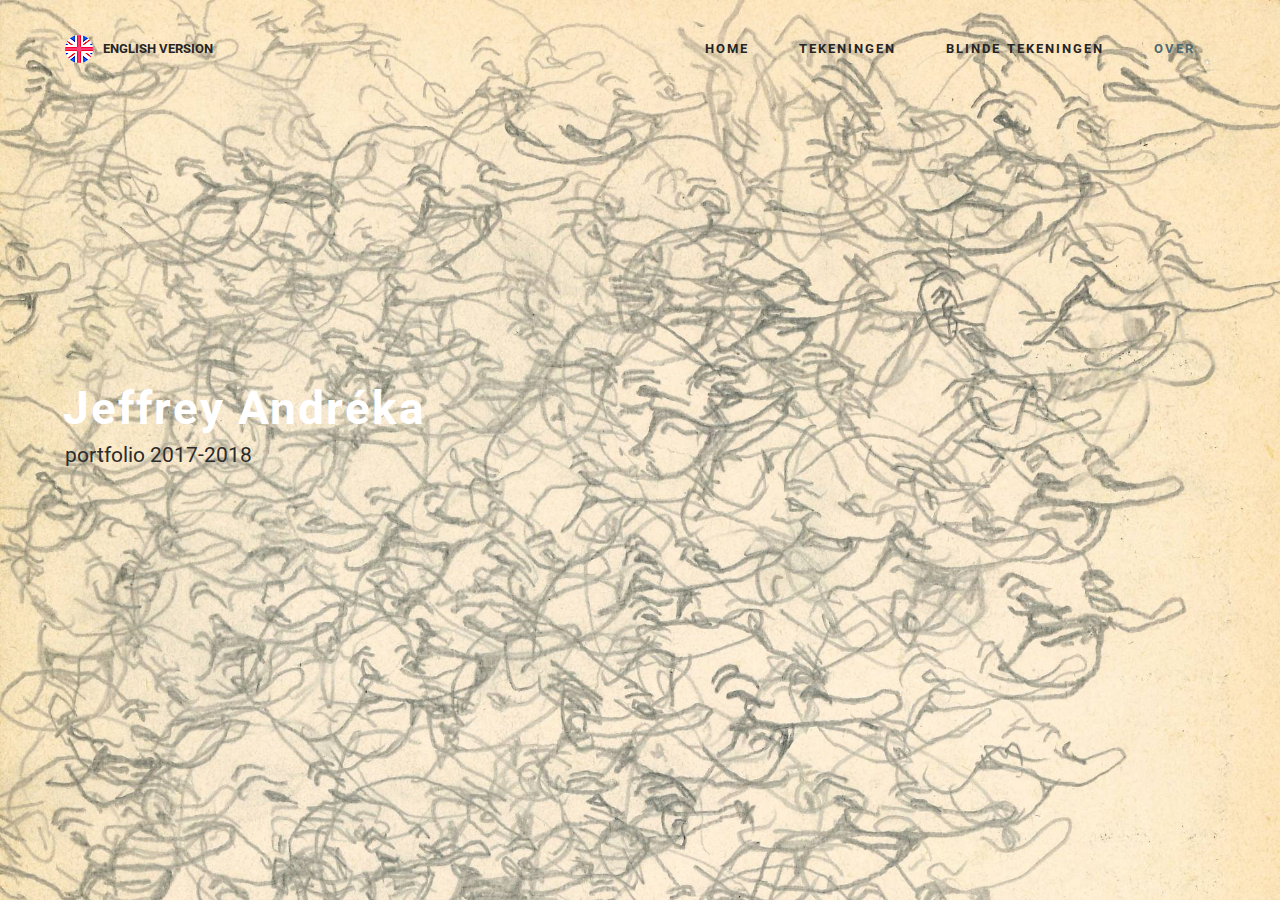
==== index.html @ 6668495c "create github pages" ====
<!DOCTYPE html>
<html >
<head>
  <!-- Site made with Mobirise Website Builder v4.7.6, https://mobirise.com -->
  <meta charset="UTF-8">
  <meta http-equiv="X-UA-Compatible" content="IE=edge">
  <meta name="generator" content="Mobirise v4.7.6, mobirise.com">
  <meta name="viewport" content="width=device-width, initial-scale=1, minimum-scale=1">
  <link rel="shortcut icon" href="assets/images/engelse-vlag-1.png" type="image/x-icon">
  <meta name="description" content="">
  <title>Home</title>
  <link rel="stylesheet" href="https://fonts.googleapis.com/css?family=Roboto:700,400&subset=cyrillic,latin,greek,vietnamese">
  <link rel="stylesheet" href="assets/bootstrap/css/bootstrap.min.css">
  <link rel="stylesheet" href="assets/animate.css/animate.min.css">
  <link rel="stylesheet" href="assets/mobirise/css/style.css">
  <link rel="stylesheet" href="assets/mobirise/css/mbr-additional.css" type="text/css">
  
  
  
</head>
<body>

<!-- Google Analytics -->
<!-- Global site tag (gtag.js) - Google Analytics -->
<script async src="https://www.googletagmanager.com/gtag/js?id=UA-114951527-1"></script>
<script>
  window.dataLayer = window.dataLayer || [];
  function gtag(){dataLayer.push(arguments);}
  gtag('js', new Date());

  gtag('config', 'UA-114951527-1');
</script>

<!-- /Google Analytics -->


  <section class="mbr-navbar mbr-navbar--freeze mbr-navbar--absolute mbr-navbar--auto-collapse mbr-navbar--transparent" id="menu-k" data-rv-view="643">
    <div class="mbr-navbar__section mbr-section">
        <div class="mbr-section__container container">
            <div class="mbr-navbar__container">
                <div class="mbr-navbar__column mbr-navbar__column--s mbr-navbar__brand">
                    <span class="mbr-navbar__brand-link mbr-brand mbr-brand--inline">
                        <span class="mbr-brand__logo"><a href="https://mobirise.com"><img src="assets/images/engelse-vlag-1.png" class="mbr-navbar__brand-img mbr-brand__img" alt="Mobirise"></a></span>
                        <span class="mbr-brand__name"><a class="mbr-brand__name text-black" href="https://jeffreyandreka.github.io/portfolio-eng/">ENGLISH VERSION<br></a></span>
                    </span>
                </div>
                <div class="mbr-navbar__hamburger mbr-hamburger"><span class="mbr-hamburger__line"></span></div>
                <div class="mbr-navbar__column mbr-navbar__menu">
                    <nav class="mbr-navbar__menu-box mbr-navbar__menu-box--inline-right">
                        <div class="mbr-navbar__column">
                            <ul class="mbr-navbar__items mbr-navbar__items--right float-left mbr-buttons mbr-buttons--freeze mbr-buttons--right btn-decorator mbr-buttons--active"><li class="mbr-navbar__item"><a class="mbr-buttons__link btn text-black" href="index.html">HOME</a></li><li class="mbr-navbar__item"><a class="mbr-buttons__link btn text-black" href="tekeningen.html">TEKENINGEN</a></li><li class="mbr-navbar__item"><a class="mbr-buttons__link btn text-black" href="blindetekeningen.html">BLINDE TEKENINGEN</a></li></ul>                            
                            <ul class="mbr-navbar__items mbr-navbar__items--right mbr-buttons mbr-buttons--freeze mbr-buttons--right btn-inverse mbr-buttons--active"><li class="mbr-navbar__item"><a class="mbr-buttons__btn btn btn-link" href="over.html">OVER</a></li></ul>
                        </div>
                    </nav>
                </div>
            </div>
        </div>
    </div>
</section>

<section class="engine"><a href="https://mobirise.me/y">html web templates</a></section><section class="mbr-box mbr-section mbr-section--relative mbr-section--fixed-size mbr-section--full-height mbr-section--bg-adapted mbr-after-navbar" id="header2-0" data-rv-view="645" style="background-image: url(assets/images/lambiek-veelvoud-ii-2000x2824.jpg);">
    <div class="mbr-box__magnet mbr-box__magnet--sm-padding mbr-box__magnet--center-left">
        
        <div class="mbr-box__container mbr-section__container container">
            <div class="mbr-box mbr-box--stretched"><div class="mbr-box__magnet mbr-box__magnet--center-left">
                <div class="row"><div class=" col-sm-6">
                    <div class="mbr-hero animated fadeInUp">
                        <h1 class="mbr-hero__text">Jeffrey Andréka</h1>
                        <p class="mbr-hero__subtext">portfolio 2017-2018</p>
                    </div>
                    
                </div></div>
            </div></div>
        </div>
        
    </div>
</section>


  <script src="assets/web/assets/jquery/jquery.min.js"></script>
  <script src="assets/bootstrap/js/bootstrap.min.js"></script>
  <script src="assets/smooth-scroll/smooth-scroll.js"></script>
  <script src="assets/cookies-alert-plugin/cookies-alert-core.js"></script>
  <script src="assets/cookies-alert-plugin/cookies-alert-script.js"></script>
  <script src="assets/mobirise/js/script.js"></script>
  
  
<input name="cookieData" type="hidden" data-cookie-text="Wij maken op deze website gebruik van cookies. Wilt u meer informatie, lees hier over <a href='cookies.html'>cookies</a>.">
  </body>
</html>
---- assets/mobirise/css/style.css ----
.engine {
	position: absolute;
	text-indent: -2400px;
	text-align: center;
	padding: 0;
	top: 0;
	left: -2400px;
}.is-builder .animated {
  -webkit-animation-name: none !important;
  animation-name: none !important;
}
html {
  position: relative;
  min-height: 100%;
}
.mbr-embedded-video {
  position: relative;
}
.mbr-background-video,
.mbr-background-video-preview {
  bottom: 0;
  left: 0;
  overflow: hidden;
  position: absolute;
  right: 0;
  top: 0;
}
.mbr-parallax-background,
.mbr-background {
  background-attachment: fixed !important;
  background-position: 50% 0;
  background-repeat: no-repeat;
  background-size: cover !important;
}
.mbr-hidden-scrollbar .mbr-parallax-background {
  background-size: auto 130%;
}
.mobile .mbr-parallax-background {
  background-attachment: scroll !important;
}
.mbr-background {
  background-attachment: scroll !important;
}
.mbr-navbar {
  position: relative;
  width: 100%;
}
.mbr-navbar:before {
  content: "";
  display: block;
}
.mbr-navbar__brand-link:after,
.mbr-navbar__brand-img {
  max-height: 74px;
  height: 100%;
}
.mbr-navbar:before,
.mbr-navbar__container {
  height: 98px;
}
.mbr-navbar--ss .mbr-navbar__brand-link:after,
.mbr-navbar--ss .mbr-navbar__brand-img {
  height: 74px;
}
.mbr-navbar--ss:before,
.mbr-navbar--ss .mbr-navbar__container {
  height: 98px;
}
.mbr-navbar--xs .mbr-navbar__brand-link:after,
.mbr-navbar--xs .mbr-navbar__brand-img {
  height: 32px;
}
.mbr-navbar--xs:before,
.mbr-navbar--xs .mbr-navbar__container {
  height: 56px;
}
.mbr-navbar--s .mbr-navbar__brand-link:after,
.mbr-navbar--s .mbr-navbar__brand-img {
  height: 48px;
}
.mbr-navbar--s:before,
.mbr-navbar--s .mbr-navbar__container {
  height: 72px;
}
.mbr-navbar--m .mbr-navbar__brand-link:after,
.mbr-navbar--m .mbr-navbar__brand-img {
  height: 64px;
}
.mbr-navbar--m:before,
.mbr-navbar--m .mbr-navbar__container {
  height: 88px;
}
.mbr-navbar--l .mbr-navbar__brand-link:after,
.mbr-navbar--l .mbr-navbar__brand-img {
  height: 96px;
}
.mbr-navbar--l:before,
.mbr-navbar--l .mbr-navbar__container {
  height: 120px;
}
.mbr-navbar--xl .mbr-navbar__brand-link:after,
.mbr-navbar--xl .mbr-navbar__brand-img {
  height: 128px;
}
.mbr-navbar--xl:before,
.mbr-navbar--xl .mbr-navbar__container {
  height: 152px;
}
.mbr-navbar--short .mbr-navbar__brand-link:after,
.mbr-navbar--short .mbr-navbar__brand-img {
  height: 40px;
}
.mbr-navbar--short .mbr-brand__logo .mbr-iconfont{
  font-size: 40px;
}
.mbr-navbar--short:before,
.mbr-navbar--short .mbr-navbar__container {
  height: 64px;
}
.mbr-navbar--short .mbr-navbar__container {
  padding: 12px 0;
}
@media (max-width: 767px) {
  .mbr-navbar--short .mbr-navbar__brand-link:after,
  .mbr-navbar--short .mbr-navbar__brand-img {
    height: 31px;
  }
  .mbr-navbar--short:before,
  .mbr-navbar--short .mbr-navbar__container {
    height: 45px;
  }
  .mbr-navbar--short .mbr-navbar__container {
    padding: 7px 0;
  }
}
.mbr-navbar__brand-img {
  position: relative;
}
.mbr-navbar__brand-img,
.mbr-navbar__container,
.mbr-navbar__section {
  -webkit-transition: all 300ms ease-in-out 0s;
  -o-transition: all 300ms ease-in-out 0s;
  transition: all 300ms ease-in-out 0s;
}
.mbr-navbar__section {
  background: #2c2c2c;
  height: auto;
  position: absolute;
  top: 0;
  width: 100%;
  z-index: 1000;
}
.mbr-navbar__container {
  display: table;
  padding: 12px 0;
  width: 100%;
}
.mbr-navbar__menu-box {
  display: table;
  width: 100%;
}
.mbr-navbar__menu-box--inline-left,
.mbr-navbar__menu-box--inline-center,
.mbr-navbar__menu-box--inline-right {
  display: block;
  text-align: left;
}
.mbr-navbar__menu-box--inline-center {
  text-align: center;
}
.mbr-navbar__menu-box--inline-right {
  text-align: right;
}
.mbr-navbar__column {
  display: table-cell;
  vertical-align: middle;
}
.mbr-navbar__column--xxs {
  width: 1%;
}
.mbr-navbar__column--xs {
  width: 10%;
}
.mbr-navbar__column--s {
  width: 20%;
}
.mbr-navbar__column--m {
  width: 30%;
}
.mbr-navbar__column--l {
  width: 40%;
}
.mbr-navbar__column--xl {
  width: 50%;
}
.mbr-navbar__menu-box--inline-left .mbr-navbar__column,
.mbr-navbar__menu-box--inline-center .mbr-navbar__column,
.mbr-navbar__menu-box--inline-right .mbr-navbar__column {
  display: inline-block;
}
.mbr-navbar__items {
  float: left;
  padding-left: 0px;
  position: relative;
  left: -20px;
}
.mbr-navbar__items--right {
  float: right;
  left: 0;
}
.float-left {
  float: left;
}
.mbr-navbar__item {
  display: block;
  float: left;
  position: relative;
}
.mbr-navbar__hamburger {
  display: none;
  margin-top: -11px;
  position: absolute;
  right: 0;
  top: 50%;
  z-index: 10000;
}
.mbr-navbar--collapsed .mbr-navbar__container {
  position: relative;
}
.mbr-navbar--collapsed .mbr-navbar__column {
  display: block;
  width: 100%;
}
.mbr-navbar--collapsed .mbr-navbar__items--right {
  padding-top: 13px;
}
.mbr-navbar--collapsed .mbr-navbar__menu {
  background: rgba(0, 0, 0, 0.9);
  display: none;
  height: 100%;
  left: 0;
  position: fixed;
  top: 0;
  width: 100%;
  z-index: 9999;
}
.mbr-navbar--collapsed .mbr-navbar__menu-box {
  display: table-cell;
  vertical-align: middle;
}
.mbr-navbar--collapsed .mbr-navbar__items {
  float: none;
}
.mbr-navbar--collapsed .mbr-navbar__item {
  float: none;
}
.mbr-navbar--collapsed .mbr-navbar__hamburger {
  display: block;
}
.mbr-navbar--collapsed.mbr-navbar--open .mbr-navbar__menu {
  display: table;
}
.mbr-navbar--collapsed.mbr-navbar--open:not(.mbr-navbar--sticky) .mbr-navbar__section {
  background: none;
  position: fixed;
}
.mbr-navbar--collapsed.mbr-navbar--open .mbr-navbar__brand {
  visibility: hidden;
}
.mbr-navbar--collapsed.mbr-navbar--sticky.mbr-navbar--open .mbr-navbar__brand {
  visibility: visible;
}
.mbr-navbar--collapsed.mbr-navbar--open .mbr-navbar__brand-img,
.mbr-navbar--collapsed.mbr-navbar--open .mbr-navbar__container {
  -webkit-transition: none;
  -o-transition: none;
  transition: none;
}
.mbr-navbar--freeze.mbr-navbar--collapsed.mbr-navbar--open .mbr-navbar__hamburger,
.mbr-navbar--freeze.mbr-navbar--collapsed.mbr-navbar--open .mbr-navbar__hamburger:hover {
  color: #fff !important;
}
.mbr-navbar--sticky .mbr-navbar__section {
  position: fixed;
}
.mbr-navbar--absolute {
  position: absolute;
}
/* fix for popup menu conflict */
@media (max-width: 480px) {
  .mbr-navbar--absolute.mbr-navbar[id^=menu-] {
    position: absolute;
  }
}
.mbr-navbar--transparent .mbr-navbar__section {
  background: none;
}
.mbr-navbar--stuck .mbr-navbar__section,
.mbr-navbar--relative .mbr-navbar__section {
  background: #2c2c2c;
}
@media (max-width: 991px) {
  .mbr-navbar--auto-collapse .mbr-navbar__container {
    position: relative;
  }
  .mbr-navbar--auto-collapse .mbr-navbar__column {
    display: block;
    width: 100%;
  }
  .mbr-navbar__column {
    max-height: 100vh;
    overflow-x: hidden;
    overflow-y:auto;
  }
  .mbr-navbar__column::-webkit-scrollbar {
    display:none;
  }
  .mbr-navbar--auto-collapse .mbr-navbar__items--right {
    padding-top: 13px;
  }
  .mbr-navbar--auto-collapse .mbr-navbar__menu {
    background: rgba(0, 0, 0, 0.9);
    display: none;
    height: 100%;
    left: 0;
    position: fixed;
    top: 0;
    width: 100%;
    z-index: 9999;
  }
  .mbr-navbar--auto-collapse .mbr-navbar__menu-box {
    display: table-cell;
    vertical-align: middle;
  }
  .mbr-navbar--auto-collapse .mbr-navbar__items {
    float: none;
  }
  .mbr-navbar--auto-collapse .mbr-navbar__item {
    float: none;
  }
  .mbr-navbar--auto-collapse .mbr-navbar__hamburger {
    display: block;
  }
  .mbr-navbar--auto-collapse.mbr-navbar--open .mbr-navbar__menu {
    display: table;
  }
  .mbr-navbar--auto-collapse.mbr-navbar--open:not(.mbr-navbar--sticky) .mbr-navbar__section {
    background: none;
    position: fixed;
  }
  .mbr-navbar--auto-collapse.mbr-navbar--open .mbr-navbar__brand {
    visibility: hidden;
  }
  .mbr-navbar--auto-collapse.mbr-navbar--sticky.mbr-navbar--open .mbr-navbar__brand {
    visibility: visible;
  }
  .mbr-navbar--auto-collapse.mbr-navbar--open .mbr-navbar__brand-img,
  .mbr-navbar--auto-collapse.mbr-navbar--open .mbr-navbar__container {
    -webkit-transition: none;
    -o-transition: none;
    transition: none;
  }
}
.mbr-after-navbar:before {
  content: "";
  display: block;
  height: 98px;
}
.mbr-hamburger {
  cursor: pointer;
  height: 23px;
  width: 30px;
}
.mbr-hamburger:focus {
  outline: none;
}
.mbr-hamburger__line,
.mbr-hamburger__line:before,
.mbr-hamburger__line:after {
  content: "";
  position: absolute;
  display: block;
  height: 1px;
  cursor: pointer;
}
.mbr-hamburger__line,
.mbr-hamburger__line:before,
.mbr-hamburger__line:after {
  width: 30px;
  border-bottom: 5px solid;
  top: 9px;
}
.mbr-hamburger__line:before {
  top: -9px;
}
.mbr-hamburger__line:after {
  top: 9px;
}
.mbr-hamburger__line,
.mbr-hamburger__line:before,
.mbr-hamburger__line:after {
  -webkit-transition: all 300ms ease-in-out;
  transition: all 300ms ease-in-out;
}
.mbr-hamburger--open .mbr-hamburger__line {
  border-color: transparent;
}
.mbr-hamburger--open .mbr-hamburger__line:before,
.mbr-hamburger--open .mbr-hamburger__line:after {
  top: 0;
}
.mbr-hamburger--open .mbr-hamburger__line:before {
  -ms-transform: rotate(45deg);
  -webkit-transform: rotate(45deg);
  transform: rotate(45deg);
}
.mbr-hamburger--open .mbr-hamburger__line:after {
  top: 10px;
  -ms-transform: translatey(-10px) rotate(-45deg);
  -webkit-transform: translatey(-10px) rotate(-45deg);
  transform: translatey(-10px) rotate(-45deg);
}
@media (max-width: 767px) {
  .mbr-hamburger {
    height: 23px;
    width: 27px;
  }
  .mbr-hamburger__line,
  .mbr-hamburger__line:before,
  .mbr-hamburger__line:after {
    width: 27px;
    border-bottom: 4px solid;
    top: 9px;
  }
  .mbr-hamburger__line:before {
    top: -9px;
  }
  .mbr-hamburger__line:after {
    top: 9px;
  }
}

.navbar-dropdown .hamburger-icon {
  content: "";
  width: 16px;
  -webkit-box-shadow: 0 -6px 0 1px,0 0 0 1px,0 6px 0 1px;
  -moz-box-shadow: 0 -6px 0 1px,0 0 0 1px,0 6px 0 1px;
  box-shadow: 0 -6px 0 1px,0 0 0 1px,0 6px 0 1px;
}

.mbr-brand {
  display: block;
  float: left;
  position: relative;
}
.mbr-brand,
.mbr-brand:hover {
  text-decoration: none;
}
.mbr-brand__name {
  display: block;
  font-weight: bold;
  margin-top: 5px;
  text-align: center;
}
.mbr-brand__name,
.mbr-brand__name:hover {
  text-decoration: none;
}
.mbr-brand--inline {
  display: table;
}
.mbr-brand--inline:after {
  content: "";
  display: table-cell;
  width: 1px;
}
.mbr-brand--inline .mbr-brand__logo,
.mbr-brand--inline .mbr-brand__name {
  display: table-cell;
  vertical-align: middle;
}
.mbr-brand--inline .mbr-brand__logo {
  padding-right: 10px;
}
.mbr-brand--inline .mbr-brand__name {
  margin: 0;
  text-align: left;
}
.mbr-form {
  display: table;
  margin-top: -13px;
  position: relative;
  top: 14px;
  width: 100%;
}
.mbr-form__left,
.mbr-form__right {
  display: table-cell;
  vertical-align: top;
}
.mbr-form__left {
  padding-right: 3px;
}
.mbr-form__right {
  width: 1px;
}
@media (max-width: 530px) {
  .mbr-form {
    display: block;
    margin-top: -27px;
    position: relative;
    top: 26px;
  }
  .mbr-form__left,
  .mbr-form__right {
    display: block;
  }
  .mbr-form__left {
    margin-bottom: 12px;
    padding-right: 0;
  }
  .mbr-form__right {
    width: 100%;
  }
}
.mbr-section {
  padding: 0 20px;
}
.mbr-section--no-padding {
  padding: 0;
}
.mbr-section--relative {
  position: relative;
}
.mbr-section--fixed-size {
  overflow: hidden;
}
.mbr-section--full-height {
  height: 100vh;
}
.mbr-section--full-height.mbr-after-navbar:before {
  display: none;
}
.mbr-section--bg-adapted {
  background-attachment: scroll;
  background-position: 50% 0;
  background-repeat: no-repeat;
  background-size: cover;
}
.mbr-section--gray {
  background-color: #444444;
}
.mbr-section--light-gray {
  background-color: #f0f0f0;
}
.mbr-section--dark-gray {
  background-color: #3c3c3c;
}
.mbr-section__container {
  padding: 0;
  position: relative;
  z-index: 3;
}
.mbr-section__container--center {
  text-align: center;
}
.mbr-section__container--std-padding {
  padding: 93px 0;
}
.mbr-section__container--std-top-padding {
  padding-top: 93px;
}
.mbr-section__container--std-bot-padding {
  padding-bottom: 93px;
}
.mbr-section__container--sm-padding {
  padding: 41px 0;
}
.mbr-section__container--sm-top-padding {
  padding-top: 41px;
}
.mbr-section__container--sm-bot-padding {
  padding-bottom: 41px;
}
.mbr-section__container--isolated {
  padding-bottom: 93px;
  padding-top: 93px;
}
.mbr-section__container--first {
  padding-top: 93px;
  padding-bottom: 41px;
}
.mbr-section__container--middle {
  padding-bottom: 41px;
}
.mbr-section__container--last {
  padding-bottom: 93px;
}
.mbr-section__row {
  margin-left: -24px;
  margin-right: -24px;
}
.mbr-section__col {
  overflow: hidden;
  padding-left: 24px;
  padding-right: 24px;
}
.mbr-section__left {
  padding-right: 40px;
}
.mbr-section__right {
  padding-left: 15px;
}
.mbr-section__header {
  line-height: 1.5em;
  margin: -10px 0 0;
  text-align: center;
}
@media (min-width: 768px) {
  .mbr-section--short-paddings .mbr-section__container--std-padding {
    padding: 59px 0;
  }
  .mbr-section--short-paddings .mbr-section__container--std-top-padding {
    padding-top: 59px;
  }
  .mbr-section--short-paddings .mbr-section__container--std-bot-padding {
    padding-bottom: 59px;
  }
  .mbr-section--short-paddings .mbr-section__container--sm-padding {
    padding: 41px 0;
  }
  .mbr-section--short-paddings .mbr-section__container--sm-top-padding {
    padding-top: 41px;
  }
  .mbr-section--short-paddings .mbr-section__container--sm-bot-padding {
    padding-bottom: 41px;
  }
  .mbr-section--short-paddings .mbr-section__container--isolated {
    padding-bottom: 59px;
    padding-top: 59px;
  }
  .mbr-section--short-paddings .mbr-section__container--first {
    padding-top: 59px;
    padding-bottom: 41px;
  }
  .mbr-section--short-paddings .mbr-section__container--middle {
    padding-bottom: 41px;
  }
  .mbr-section--short-paddings .mbr-section__container--last {
    padding-bottom: 59px;
  }
}
@media (max-width: 767px) {
  .mbr-section__left {
    padding-right: 15px;
  }
  .mbr-section__right {
    padding-left: 15px;
    padding-top: 51px;
  }
}
.mbr-arrow {
  bottom: 71px;
  left: 0;
  line-height: 1px;
  padding: 0 20px;
  position: absolute;
  width: 100%;
  z-index: 3;
}
.mbr-arrow__link {
  display: inline-block;
  font-size: 26px;
}
.mbr-arrow__link,
.mbr-arrow__link:hover,
.mbr-arrow__link:focus {
  color: #fff;
}
.mbr-arrow--floating .mbr-arrow__link {
  -webkit-animation: floating-arrow 1.6s infinite ease-in-out 0s;
  -o-animation: floating-arrow 1.6s infinite ease-in-out 0s;
  animation: floating-arrow 1.6s infinite ease-in-out 0s;
}
@-webkit-keyframes floating-arrow {
  from {
    -webkit-transform: translateY(0);
    transform: translateY(0);
  }
  65% {
    -webkit-transform: translateY(11px);
    transform: translateY(11px);
  }
  to {
    -webkit-transform: translateY(0);
    transform: translateY(0);
  }
}
@-o-keyframes floating-arrow {
  from {
    -webkit-transform: translateY(0);
    transform: translateY(0);
  }
  65% {
    -webkit-transform: translateY(11px);
    transform: translateY(11px);
  }
  to {
    -webkit-transform: translateY(0);
    transform: translateY(0);
  }
}
@keyframes floating-arrow {
  from {
    -webkit-transform: translateY(0);
    transform: translateY(0);
  }
  65% {
    -webkit-transform: translateY(11px);
    transform: translateY(11px);
  }
  to {
    -webkit-transform: translateY(0);
    transform: translateY(0);
  }
}
.mbr-arrow--dark .mbr-arrow__link,
.mbr-arrow--dark .mbr-arrow__link:hover,
.mbr-arrow--dark .mbr-arrow__link:focus {
  color: #252525;
}
@media (max-width: 767px) {
  .mbr-arrow {
    bottom: 41px;
  }
}
@media (max-width: 320px) {
  .mbr-arrow {
    bottom: 21px;
    text-align: center;
  }
}
@media all and (device-width: 320px) and (device-height: 568px) and (orientation: portrait) {
  .mbr-arrow {
    bottom: 31px;
  }
}
.mbr-box {
  display: table;
  width: 100%;
}
.mbr-box--fixed {
  table-layout: fixed;
}
.mbr-box--stretched {
  height: 100%;
}
.mbr-box__magnet {
  display: table-cell;
  float: none;
  height: 100%;
  margin-bottom: 0;
  margin-top: 0;
  text-align: center;
  vertical-align: middle;
}
.mbr-box__magnet--sm-padding {
  padding: 41px 0;
}
.mbr-box__magnet--top-left,
.mbr-box__magnet--top-center,
.mbr-box__magnet--top-right {
  vertical-align: top;
}
.mbr-box__magnet--bottom-left,
.mbr-box__magnet--bottom-center,
.mbr-box__magnet--bottom-right {
  vertical-align: bottom;
}
.mbr-box__magnet--top-left,
.mbr-box__magnet--center-left,
.mbr-box__magnet--bottom-left {
  text-align: left;
}
.mbr-box__magnet--top-right,
.mbr-box__magnet--center-right,
.mbr-box__magnet--bottom-right {
  text-align: right;
}
.mbr-box__container {
  height: 50%;
}
@media (max-width: 767px) {
  .mbr-box__container {
    height: 100%;
  }
  .mbr-box--adapted {
    display: block;
  }
  .mbr-box--adapted > .mbr-box__magnet {
    display: block;
    height: auto;
  }
}
.mbr-overlay {
  background: #222;
  bottom: 0;
  left: 0;
  position: absolute;
  right: 0;
  top: 0;
  z-index: 2;
}
.mbr-google-map__marker {
  color: #252525;
  display: none;
  margin: 0;
}
.mbr-google-map--loaded .mbr-google-map__marker {
  display: block;
}
.mbr-hero {
  color: #fff;
  position: relative;
}
.mbr-hero__text {
  font-size: 46px;
  font-weight: bold;
  left: -2px;
  letter-spacing: 2px;
  line-height: 50px;
  margin: -18px 0 1px 0;
  padding-bottom: 41px;
  position: relative;
  top: 8px;
}
.mbr-hero__subtext {
  font-size: 21px;
  line-height: 29px;
  margin: -32px 0 3px 0;
  padding: 0 0 41px 0;
  position: relative;
  top: 6px;
}
.mbr-figure {
  display: inline-block;
  /*line-height: 1px;*/
  margin: 0;
  max-width: 100%;
  overflow: hidden;
  position: relative;
}
.mbr-figure--no-bg {
  background: none;
}
.mbr-figure--full-width {
  display: block;
  width: 100%;
}
.mbr-figure.mbr-after-navbar:before {
  display: none;
}
.mbr-figure--full-width iframe,
.mbr-figure--full-width .mbr-figure__img,
.mbr-figure--full-width .mbr-figure__map {
  width: 100%;
}
.mbr-figure iframe,
.mbr-figure__img,
.mbr-figure__map {
  max-width: 100%;
}
@-webkit-keyframes mapCircleLoading {
  from {
    -webkit-transform: rotate(0deg);
  }
  to {
    -webkit-transform: rotate(359deg);
  }
}
@keyframes mapCircleLoading {
  from {
    transform: rotate(0deg);
  }
  to {
    transform: rotate(359deg);
  }
}
.mbr-figure__map {
  height: 400px;
  position: relative;
}
.mbr-figure__map--short {
  height: 300px;
}
.mbr-figure__map iframe {
  height: 100%;
  width: 100%;
}
.mbr-figure__map [data-state-details] {
  color: #6b6763;
  font-family: "Roboto", Helvetica, Arial, sans-serif;
  height: 1.5em;
  margin-top: -0.75em;
  padding-left: 20px;
  padding-right: 20px;
  position: absolute;
  text-align: center;
  top: 50%;
  width: 100%;
}
.mbr-figure__map[data-state] {
  background: #e9e5dc;
}
.mbr-figure__map[data-state="loading"] [data-state-details] {
  display: none;
}
.mbr-figure__map[data-state="loading"]::after {
  content: "";
  -webkit-animation: mapCircleLoading .6s infinite linear;
  animation: mapCircleLoading .6s infinite linear;
  border-radius: 50%;
  border: 6px rgba(255, 255, 255, 0.35) solid;
  border-top-color: #fff;
  height: 40px;
  left: 50%;
  margin-left: -20px;
  margin-top: -20px;
  position: absolute;
  top: 50%;
  width: 40px;
}
.mbr-figure__caption {
  background: rgba(0, 0, 0, 0.5);
  bottom: 0;
  color: #fff;
  display: block;
  font-size: 17px;
  left: 0;
  line-height: 1.3em;
  min-height: 53px;
  padding: 17px 20px;
  position: absolute;
  text-align: left;
  width: 100%;
}
.mbr-figure__caption--no-padding {
  padding: 17px 0;
}
.mbr-figure--wysiwyg .mbr-figure__caption a,
.mbr-figure--wysiwyg .mbr-figure__caption a:hover {
  color: inherit;
  text-decoration: underline;
}
.mbr-figure--caption-inside-top .mbr-figure__caption {
  bottom: auto;
  top: 0;
}
.mbr-figure--caption-outside-top .mbr-figure__caption,
.mbr-figure--caption-outside-bottom .mbr-figure__caption {
  background: none;
  position: relative;
}
.mbr-figure--no-bg.mbr-figure--caption-outside-top .mbr-figure__caption,
.mbr-figure--no-bg.mbr-figure--caption-outside-bottom .mbr-figure__caption {
  color: #252525;
}
.mbr-figure--no-bg.mbr-figure--caption-outside-top .mbr-figure__caption {
  margin-top: -3px;
  padding-top: 0;
}
.mbr-figure--no-bg.mbr-figure--caption-outside-bottom .mbr-figure__caption {
  margin-top: -2px;
  padding-bottom: 0;
  top: 2px;
}
.mbr-figure__caption--std-grid {
  background: none;
  z-index: 2;
  overflow: hidden;
}
.mbr-figure__caption--std-grid:before {
  bottom: 0;
  content: "";
  position: absolute;
  top: 0;
  width: 200%;
  z-index: -1;
  margin-left: -50%;
}
.mbr-figure--caption-inside-top .mbr-figure__caption--std-grid:before,
.mbr-figure--caption-inside-bottom .mbr-figure__caption--std-grid:before {
  background: rgba(0, 0, 0, 0.6);
}
.mbr-figure__caption-small {
  color: #ccc;
  display: block;
  font-size: 14px;
  line-height: 1.3em;
}
.mbr-figure--no-bg.mbr-figure--caption-outside-top .mbr-figure__caption-small,
.mbr-figure--no-bg.mbr-figure--caption-outside-bottom .mbr-figure__caption-small {
  color: #777;
}
@media (max-width: 767px) {
  .mbr-figure--adapted {
    display: block;
    width: 100%;
  }
  .mbr-figure--adapted iframe,
  .mbr-figure--adapted .mbr-figure__img,
  .mbr-figure--adapted .mbr-figure__map {
    width: 100%;
  }
  .mbr-figure--caption-inside-top .mbr-figure__caption,
  .mbr-figure--caption-inside-bottom .mbr-figure__caption {
    background: none;
    position: relative;
  }
  .mbr-figure--caption-inside-top .mbr-figure__caption--std-grid:before,
  .mbr-figure--caption-inside-bottom .mbr-figure__caption--std-grid:before {
    display: none;
  }
}
.mbr-reviews {
  list-style: none;
  margin: 0 -15px;
  padding: 3px 0 0 0;
}
.mbr-reviews__item {
  position: relative;
  margin-top: 39px;
}
.mbr-reviews__text {
  background: #fafafa;
  border-radius: 3px;
  border: 1px solid #ededed;
  color: #777;
  font-size: 16px;
  line-height: 26px;
  padding: 20px;
  position: relative;
}
.mbr-reviews__text:before {
  -webkit-transform: rotate(45deg);
  -ms-transform: rotate(45deg);
  -o-transform: rotate(45deg);
  transform: rotate(45deg);
  width: 14px;
  height: 14px;
  background-color: #fafafa;
  border-color: #ededed;
  border-style: none solid solid none;
  border-width: 0 1px 1px 0;
  bottom: -8px;
  content: "";
  display: block;
  left: 50px;
  position: absolute;
}
.mbr-reviews__p {
  margin: 0;
}
.mbr-reviews__author {
  margin-top: 30px;
  padding-left: 102px;
  position: relative;
}
.mbr-reviews__author--short {
  margin-top: 27px;
  padding-left: 32px;
}
.mbr-reviews__author-img {
  width: 50px;
  height: 50px;
  border-radius: 50%;
  left: 33px;
  position: absolute;
  top: 0;
}
.mbr-reviews__author-name {
  color: #777;
  font-size: 14px;
  font-weight: bold;
  position: relative;
  top: -3px;
}
.mbr-reviews__author-bio {
  color: #999;
  font-size: 12px;
}
@media (max-width: 767px) {
  .mbr-reviews__author {
    padding-bottom: 32px;
  }
  .mbr-reviews__author--short {
    padding-bottom: 1px;
  }
}
@media (min-width: 768px) and (max-width: 991px) {
  .mbr-reviews__item:nth-of-type(2n+1) {
    clear: left;
  }
}
@media (min-width: 992px) {
  .mbr-reviews__item:nth-of-type(3n+1) {
    clear: left;
  }
}
@media (max-width: 991px) {
  .mbr-header--reduce .mbr-header__text {
    padding-top: 1em;
    margin-top: -1em;
  }
}
.mbr-header {
  margin-top: -20px;
  padding: 0;
  position: relative;
  text-align: left;
  top: 10px;
}
.mbr-header--std-padding {
  padding-bottom: 41px;
}
.mbr-header--center {
  text-align: center;
}
.mbr-header__text {
  display: block;
  font-size: 25px;
  font-weight: bold;
  letter-spacing: 6px;
  line-height: 1.5em;
  margin: 0;
}
.mbr-header__subtext {
  color: #777;
  font-size: 14px;
  font-style: italic;
  letter-spacing: 1px;
  margin: 8px 0 7px 0;
}
.mbr-header--inline {
  margin-top: 0;
  padding: 41px 0 28px 0;
  top: 0;
}
.mbr-header--inline .mbr-header__text {
  letter-spacing: 4px;
  line-height: 1em;
  margin: 15px 0 0 0;
}
@media (max-width: 767px) {
  .mbr-header--inline {
    padding: 47px 0 38px 0;
  }
  .mbr-header--inline .mbr-header__text {
    display: block;
    margin: 0 0 38px 0;
  }
  .mbr-header--auto-align .mbr-header__text,
  .mbr-header--auto-align .mbr-header__subtext {
    left: 0;
    text-align: center !important;
  }
}
@media (min-width: 768px) {
  .mbr-header--reduce {
    margin-top: -5px;
    top: 2px;
  }
  .mbr-header--reduce .mbr-header__text {
    font-size: 16px;
    letter-spacing: 1px;
    line-height: 1.1em;
    padding-top: 0.4em;
    margin-top: -0.4em;
  }
}
.mbr-social-icons__icon {
  -webkit-transition: all 0.2s ease-in-out 0s;
  -o-transition: all 0.2s ease-in-out 0s;
  transition: all 0.2s ease-in-out 0s;
  color: #fff;
  cursor: pointer;
  display: inline-block;
  font-size: 29px;
  height: 56px;
  line-height: 61px;
  margin: 0 10px 13px 0;
  position: relative;
  text-align: center;
  width: 56px;
}
.mbr-social-icons__icon:hover {
  color: #fff;
}
.mbr-social-icons--style-1 .mbr-social-icons__icon:hover {
  background: #252525 !important;
}
.mbr-contacts {
  color: #9c9c9c;
  font-size: 14px;
  line-height: 1.7em;
  padding: 45px 0 46px;
}
.mbr-contacts__img {
  max-width: 100%;
  margin: 6px 0 5px 40px;
}
.mbr-contacts__img--left {
  margin-left: 0;
}
.mbr-contacts__text {
  margin: 0;
}
.mbr-contacts__header {
  color: #fff;
  font-size: 14px;
  letter-spacing: 1px;
  margin-bottom: 20px;
  margin-top: 3px;
}
.mbr-contacts__list {
  list-style: none;
  margin: 0;
  padding: 0;
}
@media (max-width: 767px) {
  .mbr-contacts__img {
    margin-bottom: 10px;
  }
  .mbr-contacts__header {
    margin-top: 20px;
    margin-bottom: 10px;
  }
  .mbr-contacts__column {
    margin-top: 37px;
  }
}
.mbr-footer {
  color: #9c9c9c;
  font-size: 13px;
  letter-spacing: 1px;
  line-height: 1.5em;
  padding: 37px 0 39px;
  word-spacing: 1px;
}
.mbr-footer__copyright {
  margin: 0;
}
.mbr-buttons {
  margin: -26px 0 13px 0;
  position: relative;
  text-align: left;
  top: 26px;
}
.mbr-buttons__btn,
.mbr-buttons__link {
  margin: 0 10px 13px 0;
}
.mbr-buttons__btn,
.mbr-buttons__link,
.mbr-buttons__btn:hover,
.mbr-buttons__link:hover {
  text-decoration: none;
}
.mbr-buttons--top {
  top: 44px;
  margin-top: -62px;
}
.mbr-buttons--no-offset {
  margin-top: 0;
  top: 0;
}
.mbr-buttons--only-links {
  left: -20px;
}
.mbr-buttons--center {
  left: 5px;
  text-align: center;
}
.mbr-buttons--center.mbr-buttons--only-links {
  left: 0;
}
.mbr-buttons--right {
  text-align: right;
}
.mbr-buttons--right .mbr-buttons__btn,
.mbr-buttons--right .mbr-buttons__link {
  margin: 0 0 13px 10px;
}
.mbr-buttons--right.mbr-buttons--only-links {
  left: 20px;
}
.mbr-buttons--activated {
  left: 5px;
  text-align: center;
}
.mbr-buttons--activated .mbr-buttons__btn,
.mbr-buttons--activated .mbr-buttons__link {
  margin-left: 0;
  margin-right: 0;
}
.mbr-buttons--activated .mbr-buttons__link {
  font-size: 25px;
  padding: 10px 30px 2px;
}
.mbr-buttons--activated .mbr-buttons__btn {
  font-size: 15px;
  margin-top: 9px;
  padding: 15px 30px;
}
.mbr-buttons--freeze.mbr-buttons--activated .mbr-buttons__link {
  font-size: 25px !important;
}
.mbr-buttons--freeze.mbr-buttons--activated .mbr-buttons__link,
.mbr-buttons--freeze.mbr-buttons--activated .mbr-buttons__link:hover {
  color: #fff !important;
}
.mbr-buttons--freeze.mbr-buttons--activated .mbr-buttons__btn {
  font-size: 15px !important;
}
@media (max-width: 991px) {
  .mbr-buttons {
    top: 0;
  }
  form:not(.mbr-form) .mbr-buttons {
    top: 26px;
  }
  .mbr-buttons:first-child {
    margin-top: 0;
  }
  .mbr-buttons--active {
    left: 5px;
    text-align: center;
  }
  .mbr-buttons--active .mbr-buttons__btn,
  .mbr-buttons--active .mbr-buttons__link {
    margin-left: 0;
    margin-right: 0;
  }
  .mbr-buttons--right.mbr-buttons--only-links {
    left: 0;
  }
  .mbr-buttons--active .mbr-buttons__link {
    font-size: 25px;
    padding: 10px 30px 2px;
  }
  .mbr-buttons--active .mbr-buttons__btn {
    font-size: 15px;
    margin-top: 9px;
    padding: 15px 30px;
  }
  .mbr-buttons--freeze.mbr-buttons--active .mbr-buttons__link {
    font-size: 25px !important;
  }
  .mbr-buttons--freeze.mbr-buttons--active .mbr-buttons__link,
  .mbr-buttons--freeze.mbr-buttons--active .mbr-buttons__link:hover {
    color: #fff !important;
  }
  .mbr-buttons--freeze.mbr-buttons--active .mbr-buttons__btn {
    font-size: 15px !important;
  }
}
@media (max-width: 767px) {
  .mbr-buttons--auto-align {
    left: 5px;
    margin-top: -26px;
    text-align: center;
    top: 26px;
  }
  .mbr-buttons--auto-align.mbr-buttons--only-links {
    left: 0;
  }
}
@media (max-width: 530px) {
  .mbr-buttons {
    left: 0;
  }
  .mbr-buttons__btn,
  .mbr-buttons__link,
  .mbr-buttons--right .mbr-buttons__btn,
  .mbr-buttons--right .mbr-buttons__link {
    display: inline-block;
    margin: 0 0 13px 0;
    text-align: center;
    width: 100%;
  }
  .mbr-buttons--activated .mbr-buttons__btn,
  .mbr-buttons--activated .mbr-buttons__link,
  .mbr-buttons--active .mbr-buttons__btn,
  .mbr-buttons--active .mbr-buttons__link {
    width: auto;
  }
  .mbr-buttons--activated .mbr-buttons__btn,
  .mbr-buttons--active .mbr-buttons__btn {
    margin-top: 9px;
  }
}
.mbr-article {
  color: #777;
  font-size: 17px;
  line-height: 27px;
  text-align: left;
  position: relative;
  margin-top: -21px;
  top: 14px;
}
.mbr-article--wysiwyg h1,
.mbr-article--wysiwyg h2,
.mbr-article--wysiwyg h3,
.mbr-article--wysiwyg h4,
.mbr-article--wysiwyg h5,
.mbr-article--wysiwyg h6 {
  color: #252525;
  display: block;
  font-weight: bold;
  line-height: 1.3em;
  text-align: left;
}
.mbr-article--wysiwyg h1 {
  font-size: 27px;
  letter-spacing: 3px;
}
.mbr-article--wysiwyg h2 {
  font-size: 23px;
  letter-spacing: 2px;
}
.mbr-article--wysiwyg h3 {
  font-size: 19px;
  letter-spacing: 1px;
}
.mbr-article--wysiwyg h4 {
  font-size: 14px;
}
.mbr-article--wysiwyg h5 {
  font-size: 11px;
}
.mbr-article--wysiwyg h6 {
  font-size: 10px;
}
.mbr-article--wysiwyg p,
.mbr-article--wysiwyg ul,
.mbr-article--wysiwyg ol,
.mbr-article--wysiwyg blockquote {
  margin: 0 0 10px 0;
}
.mbr-article--wysiwyg blockquote {
  font-size: 17px;
  border-color: #f97352;
}
@media (max-width: 767px) {
  .mbr-article--auto-align.mbr-article--wysiwyg p,
  .mbr-article--auto-align {
    text-align: left !important;
  }
}
.social-likes__counter {
  -webkit-transition: all 0.2s ease-in-out 0s;
  -o-transition: all 0.2s ease-in-out 0s;
  transition: all 0.2s ease-in-out 0s;
  background: #3c3c3c;
  border-radius: 23px;
  font-size: 12px;
  height: 23px;
  line-height: 24px;
  min-width: 23px;
  padding: 0 5px;
  position: absolute;
  right: -7px;
  text-align: center;
  top: -7px;
}
.social-likes__counter_empty {
  display: none;
}
.social-likes_style-1 .social-likes__icon:hover {
  background: #252525 !important;
}
.social-likes_style-1 .social-likes__icon:hover .social-likes__counter {
  background: #f97352;
}
.social-likes_style-2 .social-likes__icon {
  background: #252525;
}
.social-likes_style-2 .social-likes__counter {
  background: #f97352;
}
.social-likes_style-2 .social-likes__icon:hover .social-likes__counter {
  background: #3c3c3c;
}
.mbr-plan {
  padding-bottom: 41px;
  padding-left: 1px;
  padding-right: 0;
  position: relative;
}
.mbr-plan--first,
.mbr-plan:first-child {
  padding-left: 0;
}
.mbr-plan--last,
.mbr-plan:last-child {
  padding-bottom: 93px;
}
.mbr-plan__box {
  background: #fff;
}
.mbr-plan__header {
  background: #444;
  overflow: hidden;
  padding: 20px 15px;
  color: #fff;
}
.mbr-plan__number {
  border-bottom: 1px dotted #ddd;
  color: #333;
  font-size: 80px;
  line-height: 0;
  margin: 0px 10px;
  padding: 41px 0;
  text-align: center;
  margin-bottom: 41px;
}
.mbr-plan__details {
  padding-bottom: 41px;
}
.mbr-plan__details ul,
.mbr-plan__list {
  list-style: none;
  margin: 0;
  padding: 0;
}
.mbr-plan__details ul {
  text-align: center;
}
.mbr-plan__details li,
.mbr-plan__item {
  line-height: 40px;
  padding: 0 15px;
}
.mbr-plan__item {
  text-align: center;
}
.mbr-plan__buttons {
  overflow: hidden;
  padding: 0 15px 41px;
}
.mbr-plan--favorite {
  margin-right: -1px;
  margin-top: -30px;
  padding-left: 0;
  top: 15px;
  z-index: 5;
}
.mbr-plan--favorite .mbr-plan__number:before {
  content: "";
  display: block;
  height: 15px;
}
.mbr-plan--favorite .mbr-plan__box {
  padding-bottom: 15px;
  box-shadow: 0px 0px 20px 5px rgba(0, 0, 0, 0.1);
}
.mbr-plan--primary .mbr-plan__header {
  background: #4c6972;
}
.mbr-plan--success .mbr-plan__header {
  background: #7ac673;
}
.mbr-plan--info .mbr-plan__header {
  background: #27aae0;
}
.mbr-plan--warning .mbr-plan__header {
  background: #faaf40;
}
.mbr-plan--danger .mbr-plan__header {
  background: #f97352;
}
@media (max-width: 767px) {
  .mbr-plan,
  .mbr-plan--first,
  .mbr-plan:first-child {
    padding-left: 15px;
    padding-right: 15px;
  }
  .mbr-plan__number {
    font-size: 79px;
  }
  .mbr-plan__details {
    font-size: 17px;
  }
  .mbr-plan--favorite {
    margin: 0;
    top: 0;
  }
}
.mbr-number {
  display: inline-block;
  margin-top: -0.12em;
}
.mbr-number__num {
  display: inline-table;
  height: 1em;
}
.mbr-number__group {
  display: table-cell;
  font-weight: bold;
  position: relative;
  vertical-align: middle;
}
.mbr-number__left {
  display: none;
  font-size: 0.34em;
  line-height: 0;
  padding: 0px 5px;
  vertical-align: super;
}
.mbr-number__right {
  display: none;
  font-size: 0.25em;
  padding: 0px 5px;
  vertical-align: middle;
  white-space: nowrap;
}
.mbr-number__caption {
  display: block;
  font-size: 0.19em;
  line-height: 1em;
  opacity: 0.5;
  padding-top: 0.5em;
  text-align: center;
}
.mbr-number--price .mbr-number__value {
  padding-right: 0.28em;
}
.mbr-number--price .mbr-number__left {
  display: inline;
}
.mbr-number--short-price .mbr-number__left,
.mbr-number--short-price .mbr-number__right {
  display: inline;
}
.mbr-number--short-price .mbr-number__caption {
  display: none;
}
.mbr-number--inverse-price .mbr-number__group {
  top: 0.1em;
}
.mbr-number--inverse-price .mbr-number__left {
  display: none;
}
.mbr-number--inverse-price .mbr-number__value {
  padding-left: 0.28em;
}
.mbr-number--inverse-price .mbr-number__right {
  display: inline;
}


/* iconfont default styling */
/* for buttons */
.mbr-iconfont.mbr-iconfont-btn,
.mbr-buttons__btn .mbr-iconfont{ /* depricated, used only for compatibility */
  padding-right: 0.3em;
  font-size: 2em;
  line-height: 0.4em;
  vertical-align: text-bottom;
  position: relative;
  top: -0.1em;
  text-decoration:none;
}

/* menu links */
.mbr-iconfont.mbr-iconfont-btn-parent,
.mbr-buttons__link .mbr-iconfont{ /* depricated, used only for compatibility */
  padding-right: 0.3em;
  font-size: 1.5em;
  position: relative;
  top: -0.2em;
  vertical-align:middle
}

/* msg-box4 */
.mbr-iconfont.mbr-iconfont-msg-box4,
.mbr-iconfont.mbr-iconfont-msg-box5{
  font-size: 357px;
  text-decoration:none;
  color:#FFFFFF;
}


/*menu logo */
.mbr-iconfont.mbr-iconfont-menu,
.mbr-iconfont.mbr-iconfont-ext__menu{
  font-size: 74px;
  text-decoration:none;
  color:#FFFFFF;
}

/* contacts1 */
.mbr-iconfont.mbr-iconfont-contacts1{
  font-size: 119px;
  text-decoration:none;
  color:#9C9C9C;
}

.mbr-iconfont.mbr-iconfont-features1{
  font-size: 250px; /* ~ image.height */
  text-decoration:none;
}

@media (max-width: 768px) {
  .image-size{
    width: 100% !important;
  }
  .content-size{
    width: 100%;
  }
}
---- assets/mobirise/css/mbr-additional.css ----
#menu-k .mbr-brand__name {
  font-size: 16px;
}
#menu-k.mbr-navbar--stuck .mbr-navbar__section {
  background: #2c2c2c;
}
#menu-k .mbr-navbar__hamburger {
  color: #ffffff;
}
#menu-k .mbr-brand__name a {
  font-size: 13px;
}
#header2-0 P {
  color: #2c2c2c;
}
#header2-0 H1 {
  color: #ffffff;
}
#menu-p .mbr-brand__name {
  font-size: 16px;
}
#menu-p.mbr-navbar--stuck .mbr-navbar__section {
  background: #2c2c2c;
}
#menu-p .mbr-navbar__hamburger {
  color: #ffffff;
}
#menu-p .mbr-brand__name a {
  font-size: 13px;
}
#menu-m .mbr-brand__name {
  font-size: 16px;
}
#menu-m.mbr-navbar--stuck .mbr-navbar__section {
  background: #2c2c2c;
}
#menu-m .mbr-navbar__hamburger {
  color: #ffffff;
}
#menu-m .mbr-brand__name a {
  font-size: 13px;
}
#menu-k .mbr-brand__name {
  font-size: 16px;
}
#menu-k.mbr-navbar--stuck .mbr-navbar__section {
  background: #2c2c2c;
}
#menu-k .mbr-navbar__hamburger {
  color: #ffffff;
}
#menu-k .mbr-brand__name a {
  font-size: 13px;
}
#image2-h SMALL {
  text-align: center;
}
#menu-k .mbr-brand__name {
  font-size: 16px;
}
#menu-k.mbr-navbar--stuck .mbr-navbar__section {
  background: #2c2c2c;
}
#menu-k .mbr-navbar__hamburger {
  color: #ffffff;
}
#menu-k .mbr-brand__name a {
  font-size: 13px;
}
#image2-i SMALL {
  text-align: center;
  color: #7c706b;
}
#image2-u SMALL {
  text-align: center;
}
#image2-z SMALL {
  text-align: center;
}
#image2-11 SMALL {
  text-align: center;
}
#image2-13 SMALL {
  text-align: center;
}
#image2-15 SMALL {
  text-align: center;
}
#image2-1c SMALL {
  text-align: center;
}
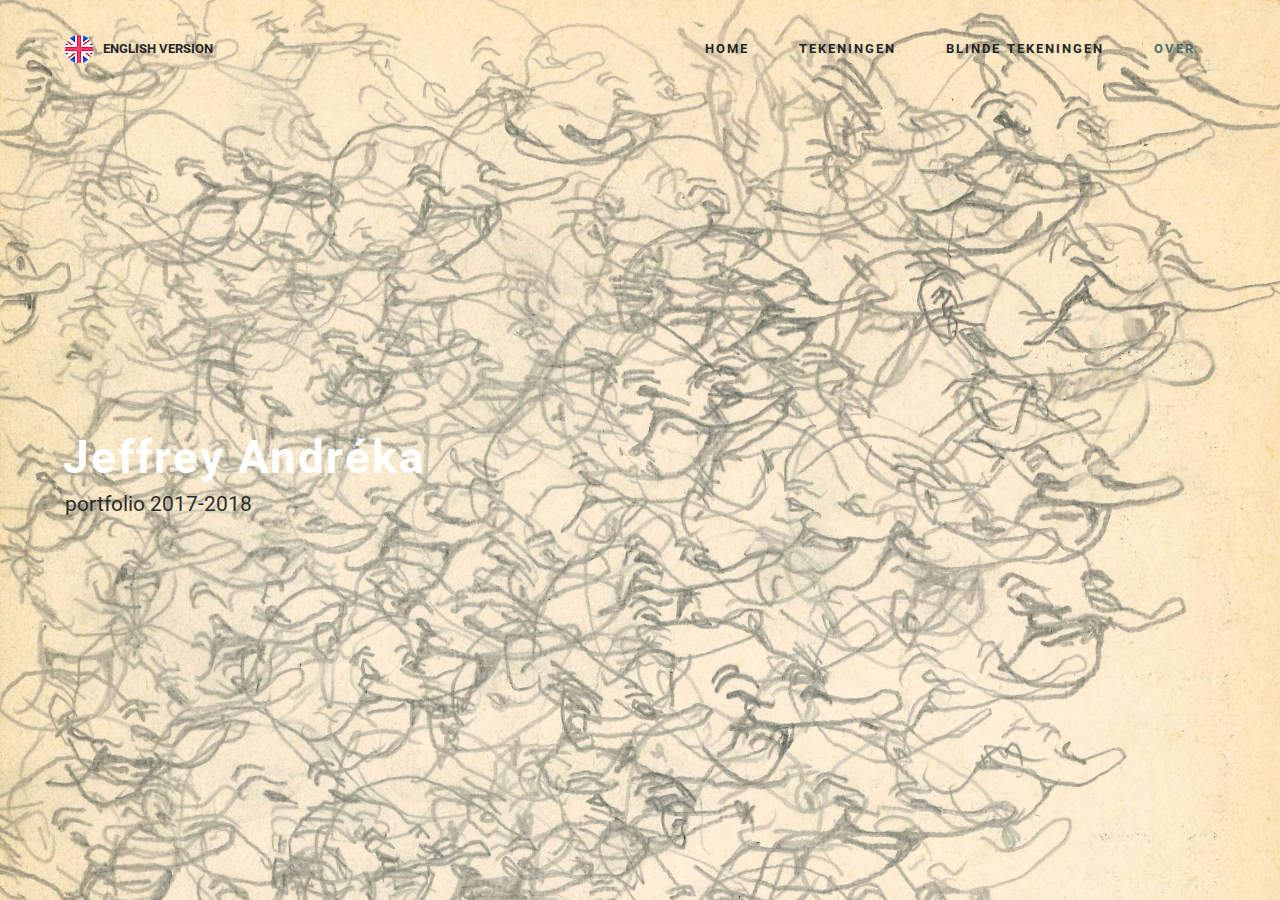
==== commit 12dd0389: "create github pages" ====
--- a/index.html
+++ b/index.html
@@ -34,7 +34,7 @@
 <!-- /Google Analytics -->
 
 
-  <section class="mbr-navbar mbr-navbar--freeze mbr-navbar--absolute mbr-navbar--auto-collapse mbr-navbar--transparent" id="menu-k" data-rv-view="643">
+  <section class="mbr-navbar mbr-navbar--freeze mbr-navbar--absolute mbr-navbar--auto-collapse mbr-navbar--transparent" id="menu-k" data-rv-view="1571">
     <div class="mbr-navbar__section mbr-section">
         <div class="mbr-section__container container">
             <div class="mbr-navbar__container">
@@ -58,8 +58,8 @@
     </div>
 </section>
 
-<section class="engine"><a href="https://mobirise.me/y">html web templates</a></section><section class="mbr-box mbr-section mbr-section--relative mbr-section--fixed-size mbr-section--full-height mbr-section--bg-adapted mbr-after-navbar" id="header2-0" data-rv-view="645" style="background-image: url(assets/images/lambiek-veelvoud-ii-2000x2824.jpg);">
-    <div class="mbr-box__magnet mbr-box__magnet--sm-padding mbr-box__magnet--center-left">
+<section class="engine"><a href="https://mobirise.me/q">free responsive website templates</a></section><section class="mbr-box mbr-section mbr-section--relative mbr-section--fixed-size mbr-section--full-height mbr-section--bg-adapted" id="header2-0" data-rv-view="1573" style="background-image: url(assets/images/lambiek-veelvoud-ii-2000x2824.jpg);">
+    <div class="mbr-box__magnet mbr-box__magnet--sm-padding mbr-box__magnet--center-left mbr-after-navbar">
         
         <div class="mbr-box__container mbr-section__container container">
             <div class="mbr-box mbr-box--stretched"><div class="mbr-box__magnet mbr-box__magnet--center-left">
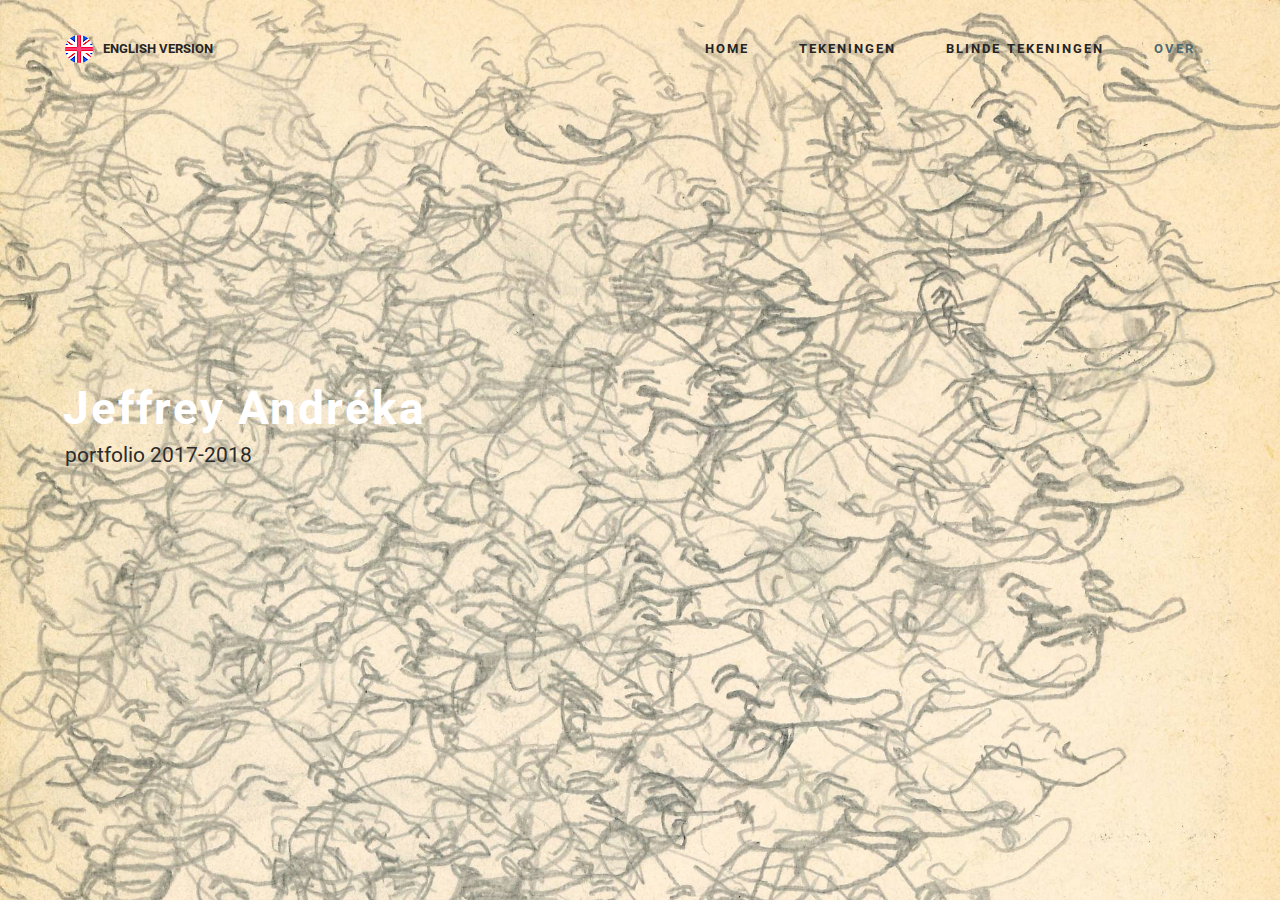
==== commit 44a71f75: "create github pages" ====
--- a/index.html
+++ b/index.html
@@ -34,7 +34,7 @@
 <!-- /Google Analytics -->
 
 
-  <section class="mbr-navbar mbr-navbar--freeze mbr-navbar--absolute mbr-navbar--auto-collapse mbr-navbar--transparent" id="menu-k" data-rv-view="1571">
+  <section class="mbr-navbar mbr-navbar--freeze mbr-navbar--absolute mbr-navbar--auto-collapse mbr-navbar--transparent" id="menu-k" data-rv-view="5">
     <div class="mbr-navbar__section mbr-section">
         <div class="mbr-section__container container">
             <div class="mbr-navbar__container">
@@ -58,8 +58,8 @@
     </div>
 </section>
 
-<section class="engine"><a href="https://mobirise.me/q">free responsive website templates</a></section><section class="mbr-box mbr-section mbr-section--relative mbr-section--fixed-size mbr-section--full-height mbr-section--bg-adapted" id="header2-0" data-rv-view="1573" style="background-image: url(assets/images/lambiek-veelvoud-ii-2000x2824.jpg);">
-    <div class="mbr-box__magnet mbr-box__magnet--sm-padding mbr-box__magnet--center-left mbr-after-navbar">
+<section class="engine"><a href="https://mobirise.me/o">one page site templates</a></section><section class="mbr-box mbr-section mbr-section--relative mbr-section--fixed-size mbr-section--full-height mbr-section--bg-adapted mbr-after-navbar" id="header2-0" data-rv-view="7" style="background-image: url(assets/images/lambiek-veelvoud-ii-2000x2824.jpg);">
+    <div class="mbr-box__magnet mbr-box__magnet--sm-padding mbr-box__magnet--center-left">
         
         <div class="mbr-box__container mbr-section__container container">
             <div class="mbr-box mbr-box--stretched"><div class="mbr-box__magnet mbr-box__magnet--center-left">
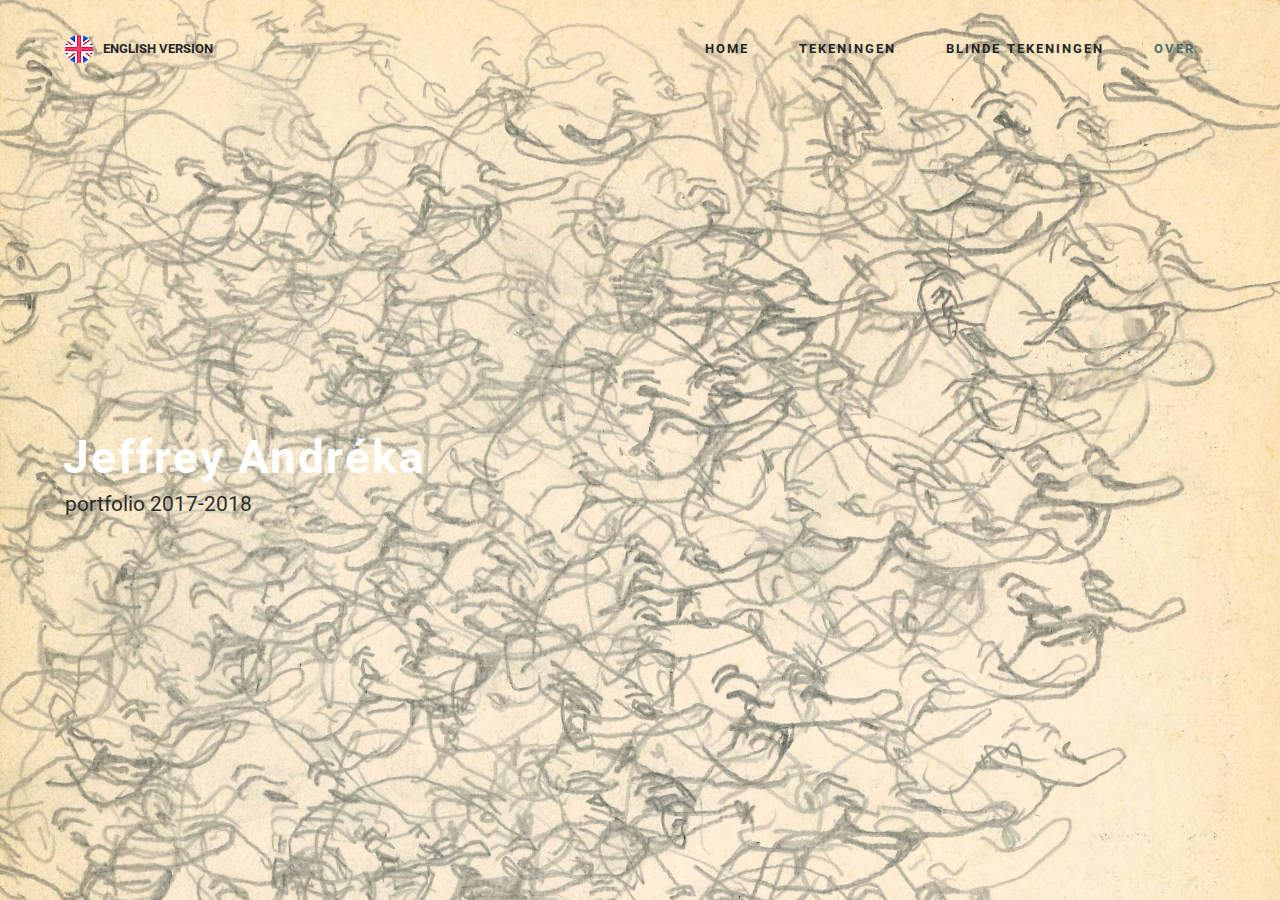
==== commit 56136525: "create github pages" ====
--- a/index.html
+++ b/index.html
@@ -34,7 +34,7 @@
 <!-- /Google Analytics -->
 
 
-  <section class="mbr-navbar mbr-navbar--freeze mbr-navbar--absolute mbr-navbar--auto-collapse mbr-navbar--transparent" id="menu-k" data-rv-view="5">
+  <section class="mbr-navbar mbr-navbar--freeze mbr-navbar--absolute mbr-navbar--auto-collapse mbr-navbar--transparent" id="menu-k" data-rv-view="278">
     <div class="mbr-navbar__section mbr-section">
         <div class="mbr-section__container container">
             <div class="mbr-navbar__container">
@@ -58,8 +58,8 @@
     </div>
 </section>
 
-<section class="engine"><a href="https://mobirise.me/o">one page site templates</a></section><section class="mbr-box mbr-section mbr-section--relative mbr-section--fixed-size mbr-section--full-height mbr-section--bg-adapted mbr-after-navbar" id="header2-0" data-rv-view="7" style="background-image: url(assets/images/lambiek-veelvoud-ii-2000x2824.jpg);">
-    <div class="mbr-box__magnet mbr-box__magnet--sm-padding mbr-box__magnet--center-left">
+<section class="engine"><a href="https://mobirise.me/s">free bootstrap themes</a></section><section class="mbr-box mbr-section mbr-section--relative mbr-section--fixed-size mbr-section--full-height mbr-section--bg-adapted" id="header2-0" data-rv-view="280" style="background-image: url(assets/images/lambiek-veelvoud-ii-2000x2824.jpg);">
+    <div class="mbr-box__magnet mbr-box__magnet--sm-padding mbr-box__magnet--center-left mbr-after-navbar">
         
         <div class="mbr-box__container mbr-section__container container">
             <div class="mbr-box mbr-box--stretched"><div class="mbr-box__magnet mbr-box__magnet--center-left">
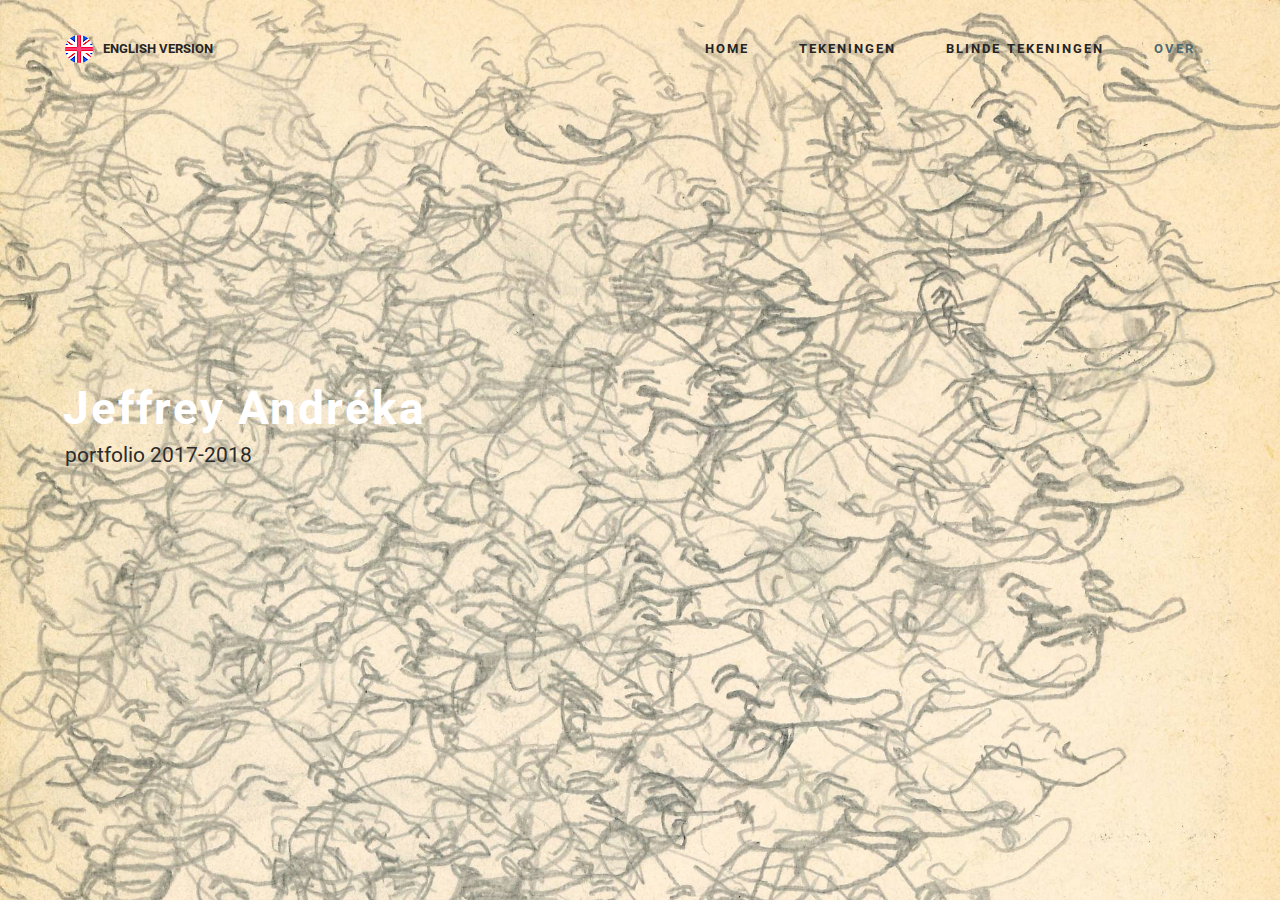
==== commit 4aca3531: "create github pages" ====
--- a/index.html
+++ b/index.html
@@ -58,8 +58,8 @@
     </div>
 </section>
 
-<section class="engine"><a href="https://mobirise.me/s">free bootstrap themes</a></section><section class="mbr-box mbr-section mbr-section--relative mbr-section--fixed-size mbr-section--full-height mbr-section--bg-adapted" id="header2-0" data-rv-view="280" style="background-image: url(assets/images/lambiek-veelvoud-ii-2000x2824.jpg);">
-    <div class="mbr-box__magnet mbr-box__magnet--sm-padding mbr-box__magnet--center-left mbr-after-navbar">
+<section class="engine"><a href="https://mobirise.me/w">free html5 templates</a></section><section class="mbr-box mbr-section mbr-section--relative mbr-section--fixed-size mbr-section--full-height mbr-section--bg-adapted mbr-after-navbar" id="header2-0" data-rv-view="280" style="background-image: url(assets/images/lambiek-veelvoud-ii-2000x2824.jpg);">
+    <div class="mbr-box__magnet mbr-box__magnet--sm-padding mbr-box__magnet--center-left">
         
         <div class="mbr-box__container mbr-section__container container">
             <div class="mbr-box mbr-box--stretched"><div class="mbr-box__magnet mbr-box__magnet--center-left">
